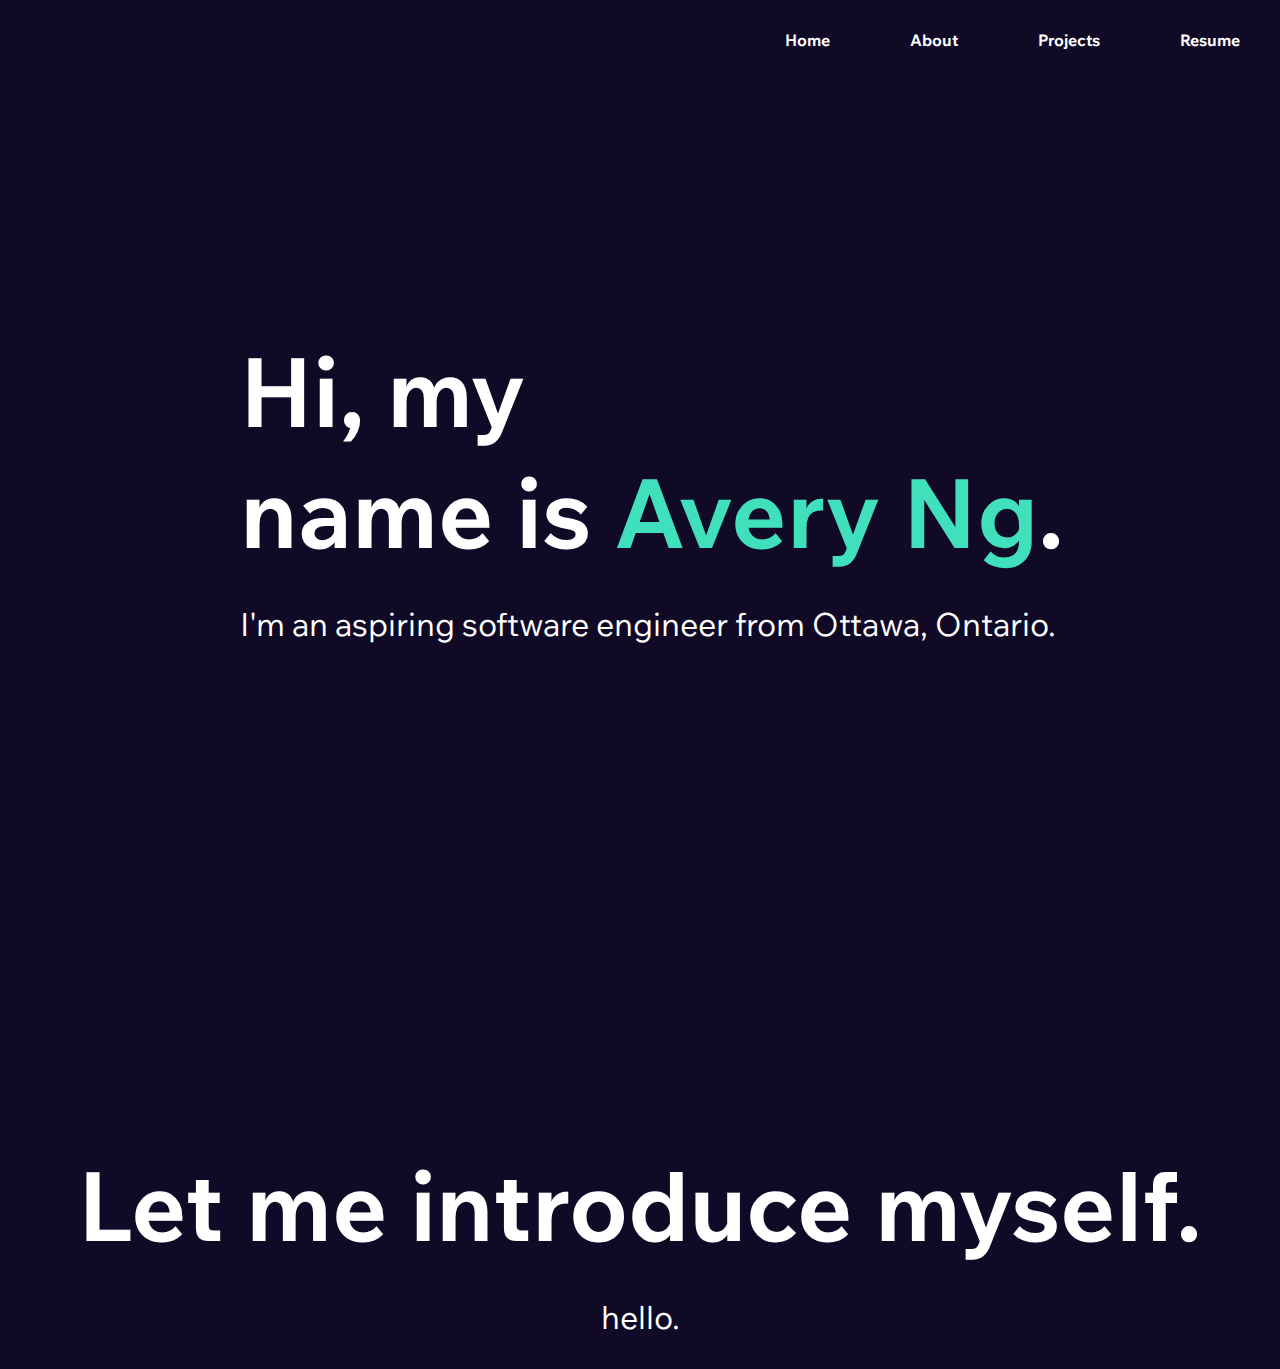
==== Portfolio-Website/home.html @ 74a3a09e "." ====
<!DOCTYPE html>
<html lang="en">
<head>
    <meta charset="UTF-8">
    <meta name="viewport" content="width=device-width, initial-scale=1.0">
    <link rel="stylesheet" href="./public/css/Portfolio-css.css">
    <link href="https://fonts.googleapis.com/css2?family=Wix+Madefor+Text:wght@400;700&display=swap" rel="stylesheet">
    <title>Avery Ng - Portfolio</title>
</head>
<body>
    <nav class="navbar">
        <ul class="menu">            
            <li><a href="resume.html">Resume</a></li>
            <li><a href="projects.html">Projects</a></li>
            <li><a href="about">About</a></li>
            <li><a href="home.html">Home</a></li>

        </ul>
    </nav>
    <div class="header-container">
        <h1>Hi, my </h1>
        <h2> name is <span class="avery"> Avery Ng</span>.</h2>
        <p class="engineer">I'm an aspiring software engineer from Ottawa, Ontario.</p>
    </div>
    <div class="about">
        <h1 class="intro">Let me introduce myself.</h1>
        <p>hello.</p>
    </div>
</body>
</html>
---- Portfolio-Website/public/css/Portfolio-css.css ----
/* styles.css */
body {
    font-family: 'Wix Madefor Text', sans-serif;  
    margin: 0;
    padding: 0;
    min-height: 100vh;
    background-color: #100a27;
}

.navbar {
    overflow: hidden;
}

.menu {
    list-style-type: none;
    margin: 0;
    padding: 0;
}

.menu li {
        float: right;
}

/*navbar text*/
.menu a {
    display: block;
    color: white;
    text-align: center;
    padding: 30px 40px;
    font-weight: bold;
    text-decoration: none;
}

/*navbar text hover*/
.menu a:hover {
    background-color: #575757;
}

/*Title section*/
.header-container {
    margin-top: 250px;
    align-items: center;
    margin-left: 240px;
}
h1 {
    color: white;
    font-size: 6em;
    margin-bottom: 0px;
}
h2 {
    margin-top: 0px;
    margin-bottom: 0px;
    color: white;
    font-size: 6em;
}
.avery {
    color:#40e0bd; 
}

p {
    color: white;
    font-size: 2em;
}

/*About section*/
.about {
    margin-top: 500px;
    text-align: center;
}
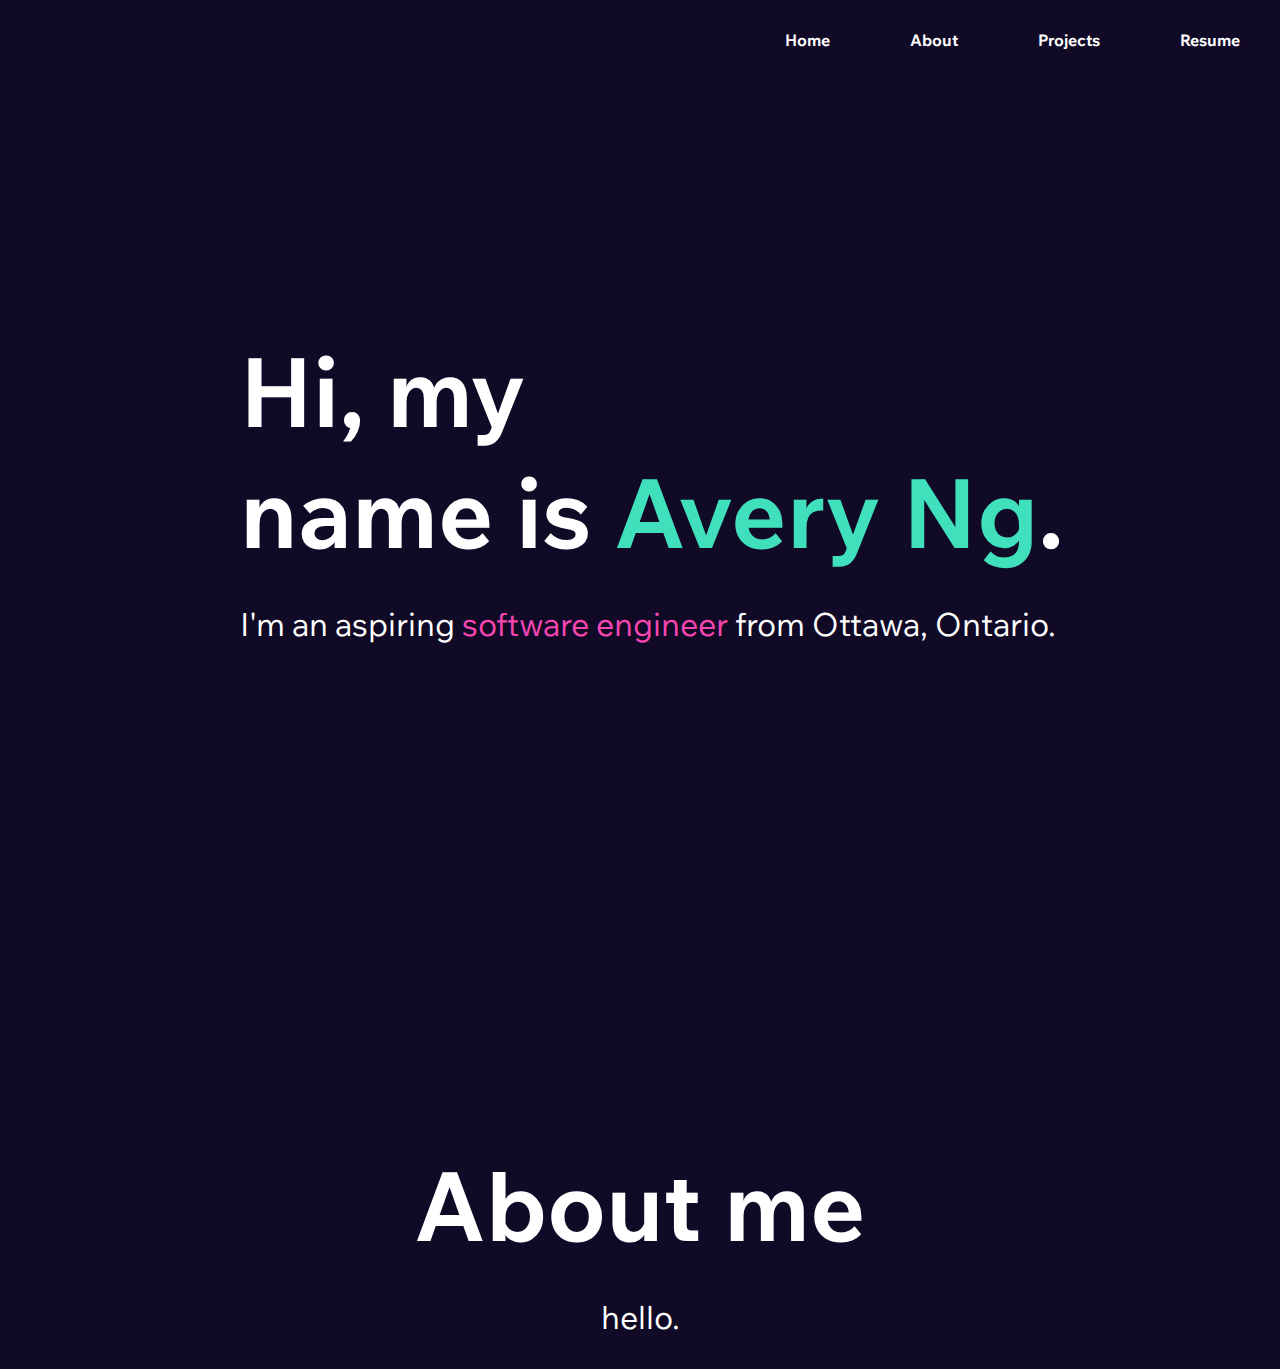
==== commit c14739a5: "." ====
--- a/Portfolio-Website/home.html
+++ b/Portfolio-Website/home.html
@@ -20,10 +20,10 @@
     <div class="header-container">
         <h1>Hi, my </h1>
         <h2> name is <span class="avery"> Avery Ng</span>.</h2>
-        <p class="engineer">I'm an aspiring software engineer from Ottawa, Ontario.</p>
+        <p class="engineer">I'm an aspiring <span class="software">software engineer</span> from Ottawa, Ontario.</p>
     </div>
     <div class="about">
-        <h1 class="intro">Let me introduce myself.</h1>
+        <h1 class="about me">About me</h1>
         <p>hello.</p>
     </div>
 </body>
--- a/Portfolio-Website/public/css/Portfolio-css.css
+++ b/Portfolio-Website/public/css/Portfolio-css.css
@@ -57,6 +57,10 @@
     color:#40e0bd; 
 }
 
+.software {
+    color: rgb(247, 69, 178);
+}
+
 p {
     color: white;
     font-size: 2em;
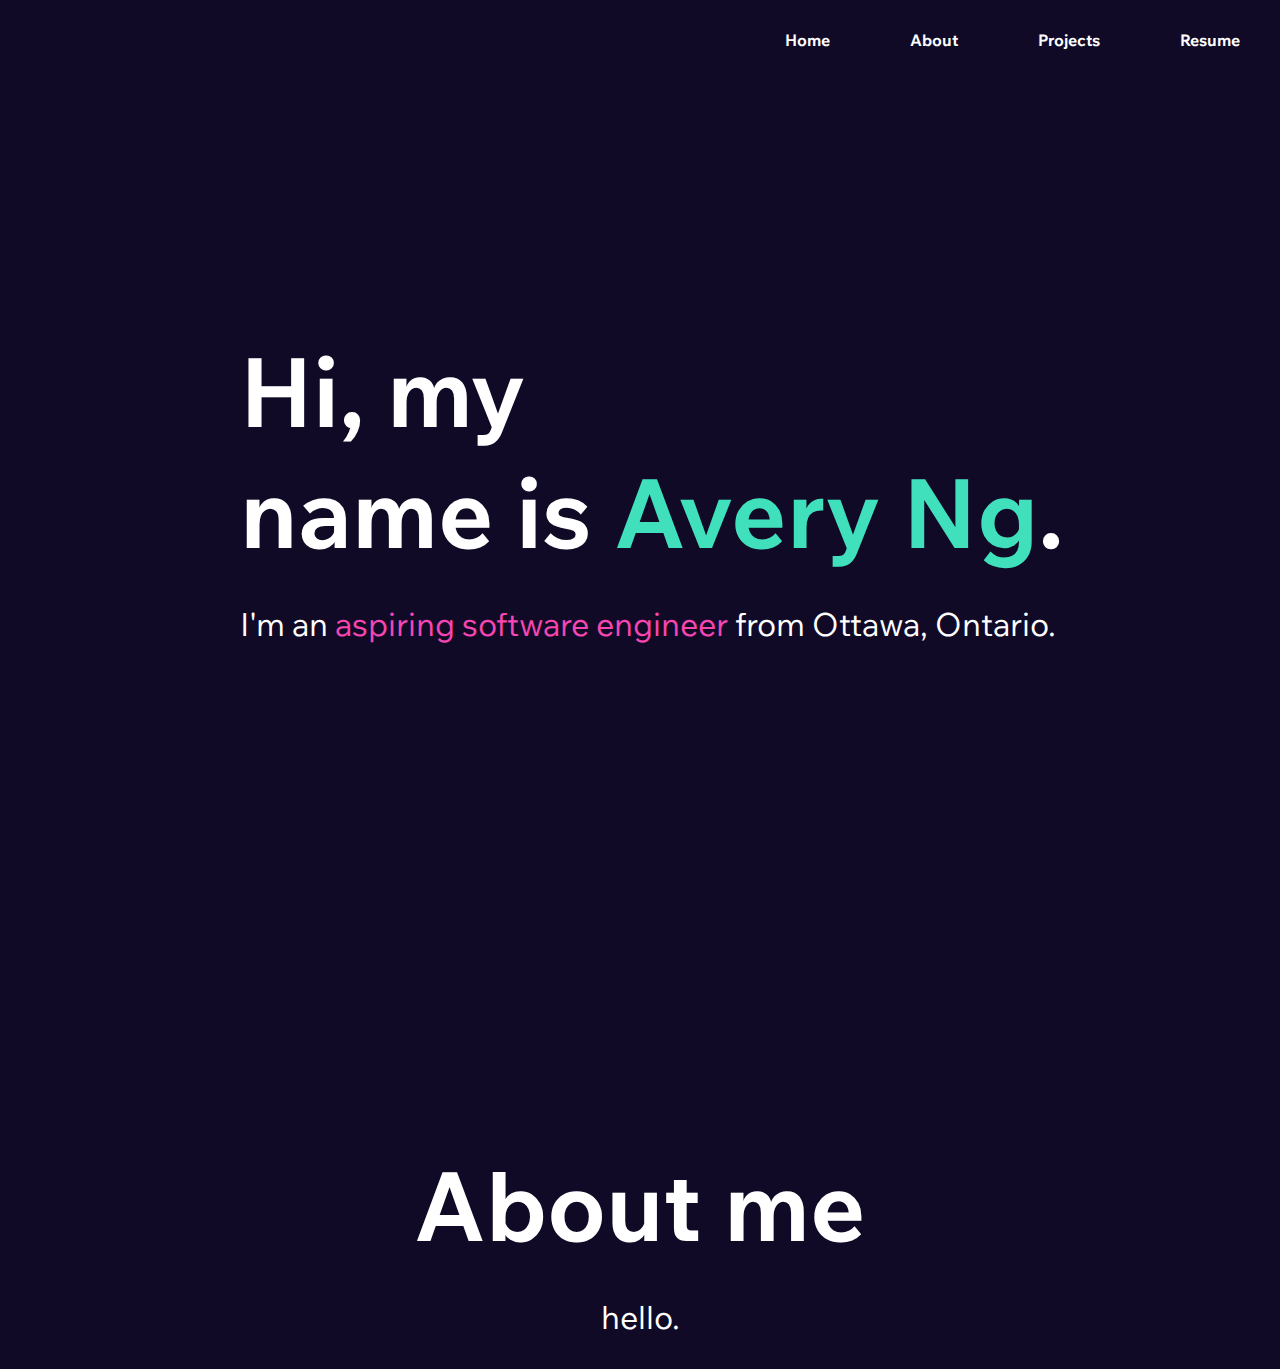
==== commit c01444a6: "." ====
--- a/Portfolio-Website/home.html
+++ b/Portfolio-Website/home.html
@@ -20,7 +20,7 @@
     <div class="header-container">
         <h1>Hi, my </h1>
         <h2> name is <span class="avery"> Avery Ng</span>.</h2>
-        <p class="engineer">I'm an aspiring <span class="software">software engineer</span> from Ottawa, Ontario.</p>
+        <p class="engineer">I'm an <span class="software">aspiring software engineer</span> from Ottawa, Ontario.</p>
     </div>
     <div class="about">
         <h1 class="about me">About me</h1>
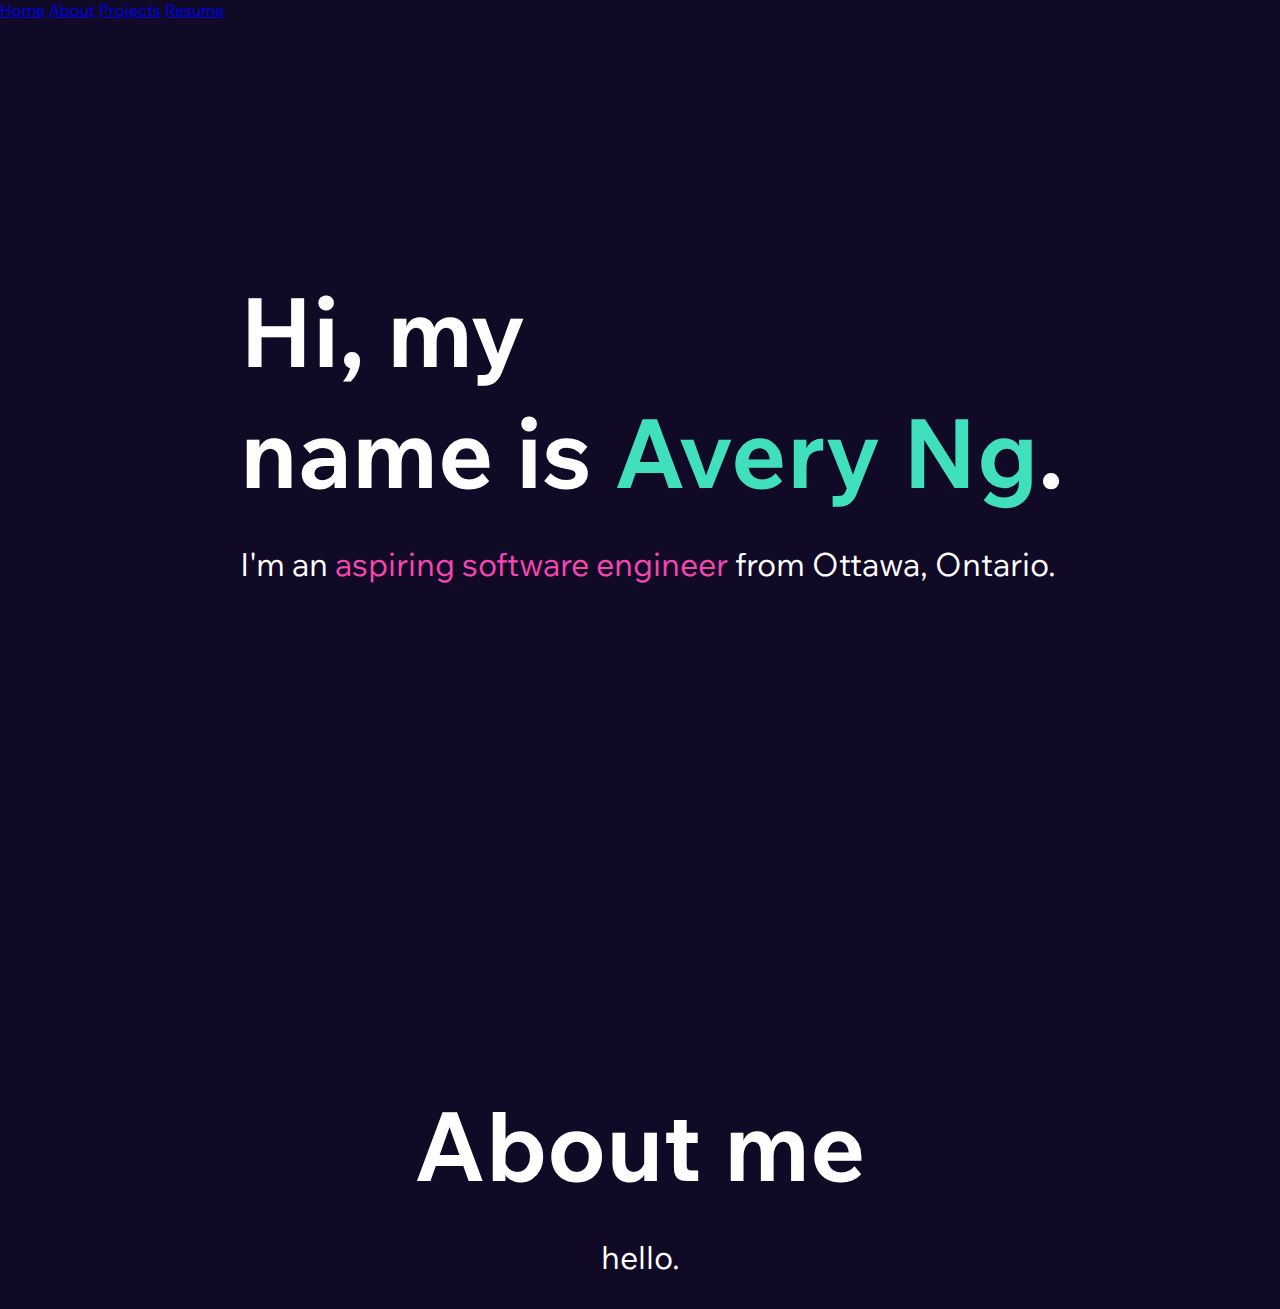
==== commit 7d80945c: "." ====
--- a/Portfolio-Website/home.html
+++ b/Portfolio-Website/home.html
@@ -8,14 +8,11 @@
     <title>Avery Ng - Portfolio</title>
 </head>
 <body>
-    <nav class="navbar">
-        <ul class="menu">            
-            <li><a href="resume.html">Resume</a></li>
-            <li><a href="projects.html">Projects</a></li>
-            <li><a href="about">About</a></li>
-            <li><a href="home.html">Home</a></li>
-
-        </ul>
+    <nav>          
+            <a href="home.html">Home</a>
+            <a href="about">About</a>
+            <a href="projects.html">Projects</a>
+            <a href="resume.html">Resume</a>
     </nav>
     <div class="header-container">
         <h1>Hi, my </h1>
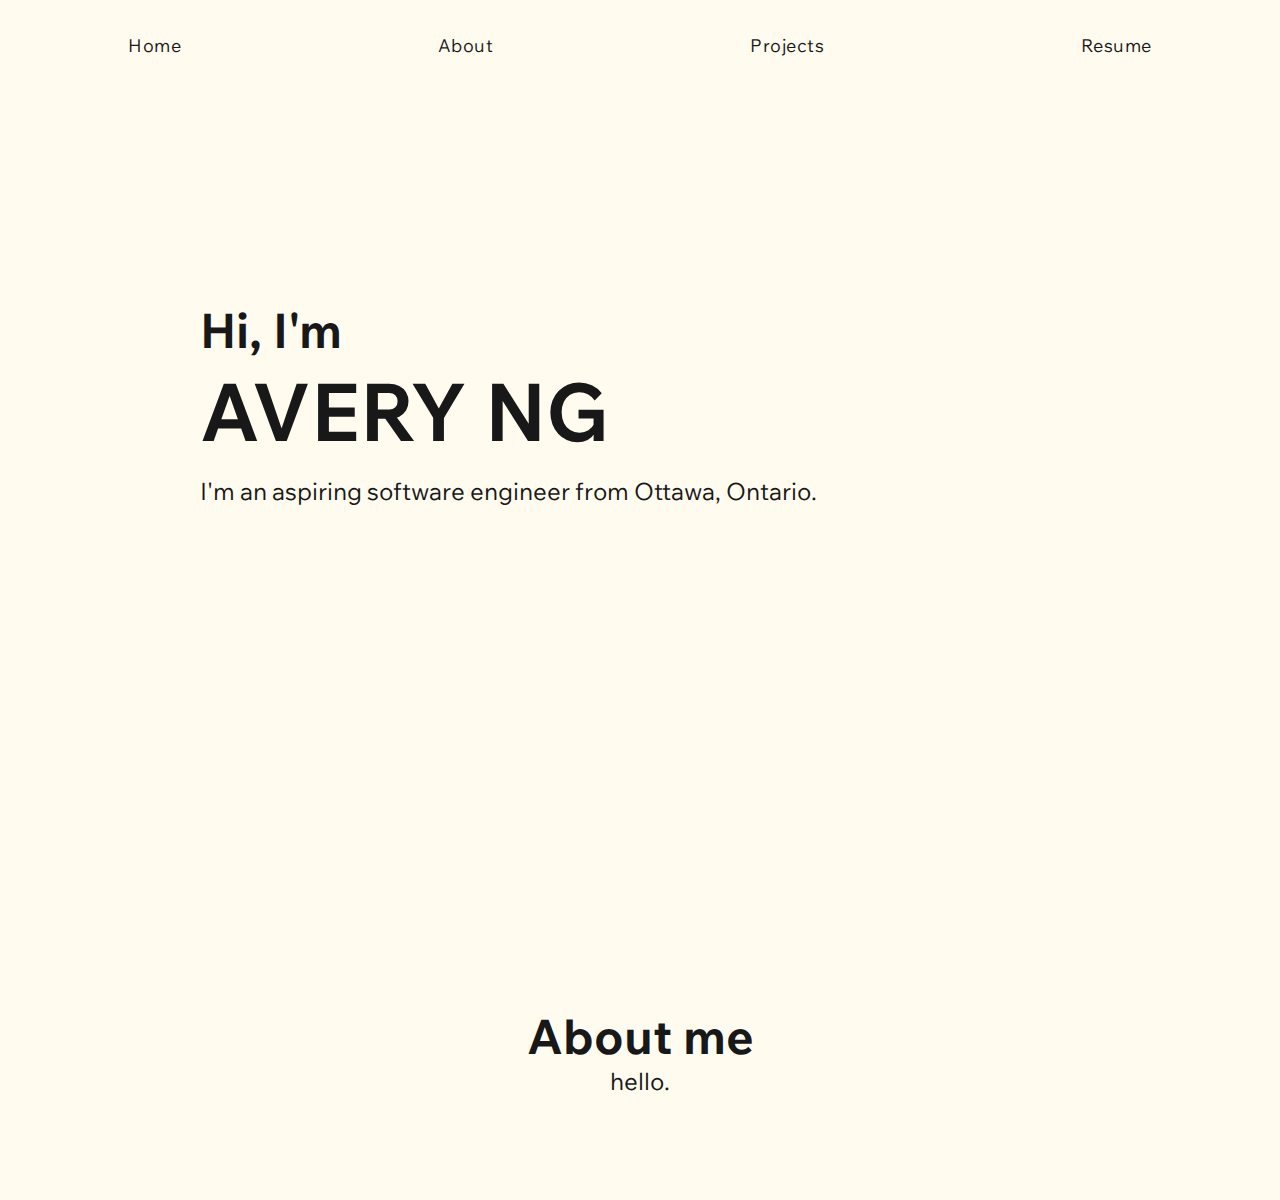
==== commit becc7262: "." ====
--- a/Portfolio-Website/home.html
+++ b/Portfolio-Website/home.html
@@ -15,8 +15,8 @@
             <a href="resume.html">Resume</a>
     </nav>
     <div class="header-container">
-        <h1>Hi, my </h1>
-        <h2> name is <span class="avery"> Avery Ng</span>.</h2>
+        <h1>Hi, I'm </h1>
+        <h2> AVERY NG </h2>
         <p class="engineer">I'm an <span class="software">aspiring software engineer</span> from Ottawa, Ontario.</p>
     </div>
     <div class="about">
--- a/Portfolio-Website/public/css/Portfolio-css.css
+++ b/Portfolio-Website/public/css/Portfolio-css.css
@@ -1,69 +1,82 @@
-/* styles.css */
+*,
+*:before,
+*:after{
+    padding: 0;
+    margin: 0;
+    box-sizing: border-box;
+}
+
 body {
     font-family: 'Wix Madefor Text', sans-serif;  
     margin: 0;
     padding: 0;
     min-height: 100vh;
-    background-color: #100a27;
-}
-
-.navbar {
-    overflow: hidden;
-}
-
-.menu {
-    list-style-type: none;
-    margin: 0;
-    padding: 0;
-}
-
-.menu li {
-        float: right;
-}
-
-/*navbar text*/
-.menu a {
-    display: block;
-    color: white;
-    text-align: center;
-    padding: 30px 40px;
-    font-weight: bold;
-    text-decoration: none;
+    background-color: #fffcef;
 }
 
 /*navbar text hover*/
-.menu a:hover {
-    background-color: #575757;
+
+nav {
+    height: 10vh;
+    min-width: 600px;
+    display: flex;
+    align-items: center;
+    justify-content: space-around;
+    margin: auto;
+    position: fixed;  /* Makes the navbar stay in place */
+    top: 0;           /* Sticks to the top */
+    left: 0;
+    right: 0;
+    z-index: 1000;    /* Ensures it stays above other elements */
+    background-color: #fffcef; 
+}
+
+a{
+    position: relative;
+    text-decoration: none;
+    font-family: 'Wix Madefor Text', sans-serif;  
+    color: rgb(24, 24, 24);
+    font-size: 18px;
+    letter-spacing: 0.5px;
+}
+a:after{
+    content: "";
+    position: absolute;
+    background-color: rgb(24, 24, 24);
+    height: 3px;
+    width: 0;
+    left: 0;
+    bottom: -10px;
+    transition: 0.3s;
+}
+a:hover:after{
+    width: 100%;
 }
 
 /*Title section*/
 .header-container {
-    margin-top: 250px;
-    align-items: center;
-    margin-left: 240px;
+    margin-top: 300px;
+    margin-left: 200px;
 }
+
 h1 {
-    color: white;
-    font-size: 6em;
+    color: rgb(24, 24, 24);
+    font-size: 3em;
     margin-bottom: 0px;
 }
 h2 {
-    margin-top: 0px;
-    margin-bottom: 0px;
-    color: white;
-    font-size: 6em;
-}
-.avery {
-    color:#40e0bd; 
+    margin-bottom: 15px;
+    color: rgb(24, 24, 24);
+    font-size: 5em;
 }
 
 .software {
-    color: rgb(247, 69, 178);
+    color: rgb(24, 24, 24);
 }
 
 p {
-    color: white;
-    font-size: 2em;
+    color: rgb(24, 24, 24);
+    font-size: 1.5em;
 }
 
 /*About section*/
